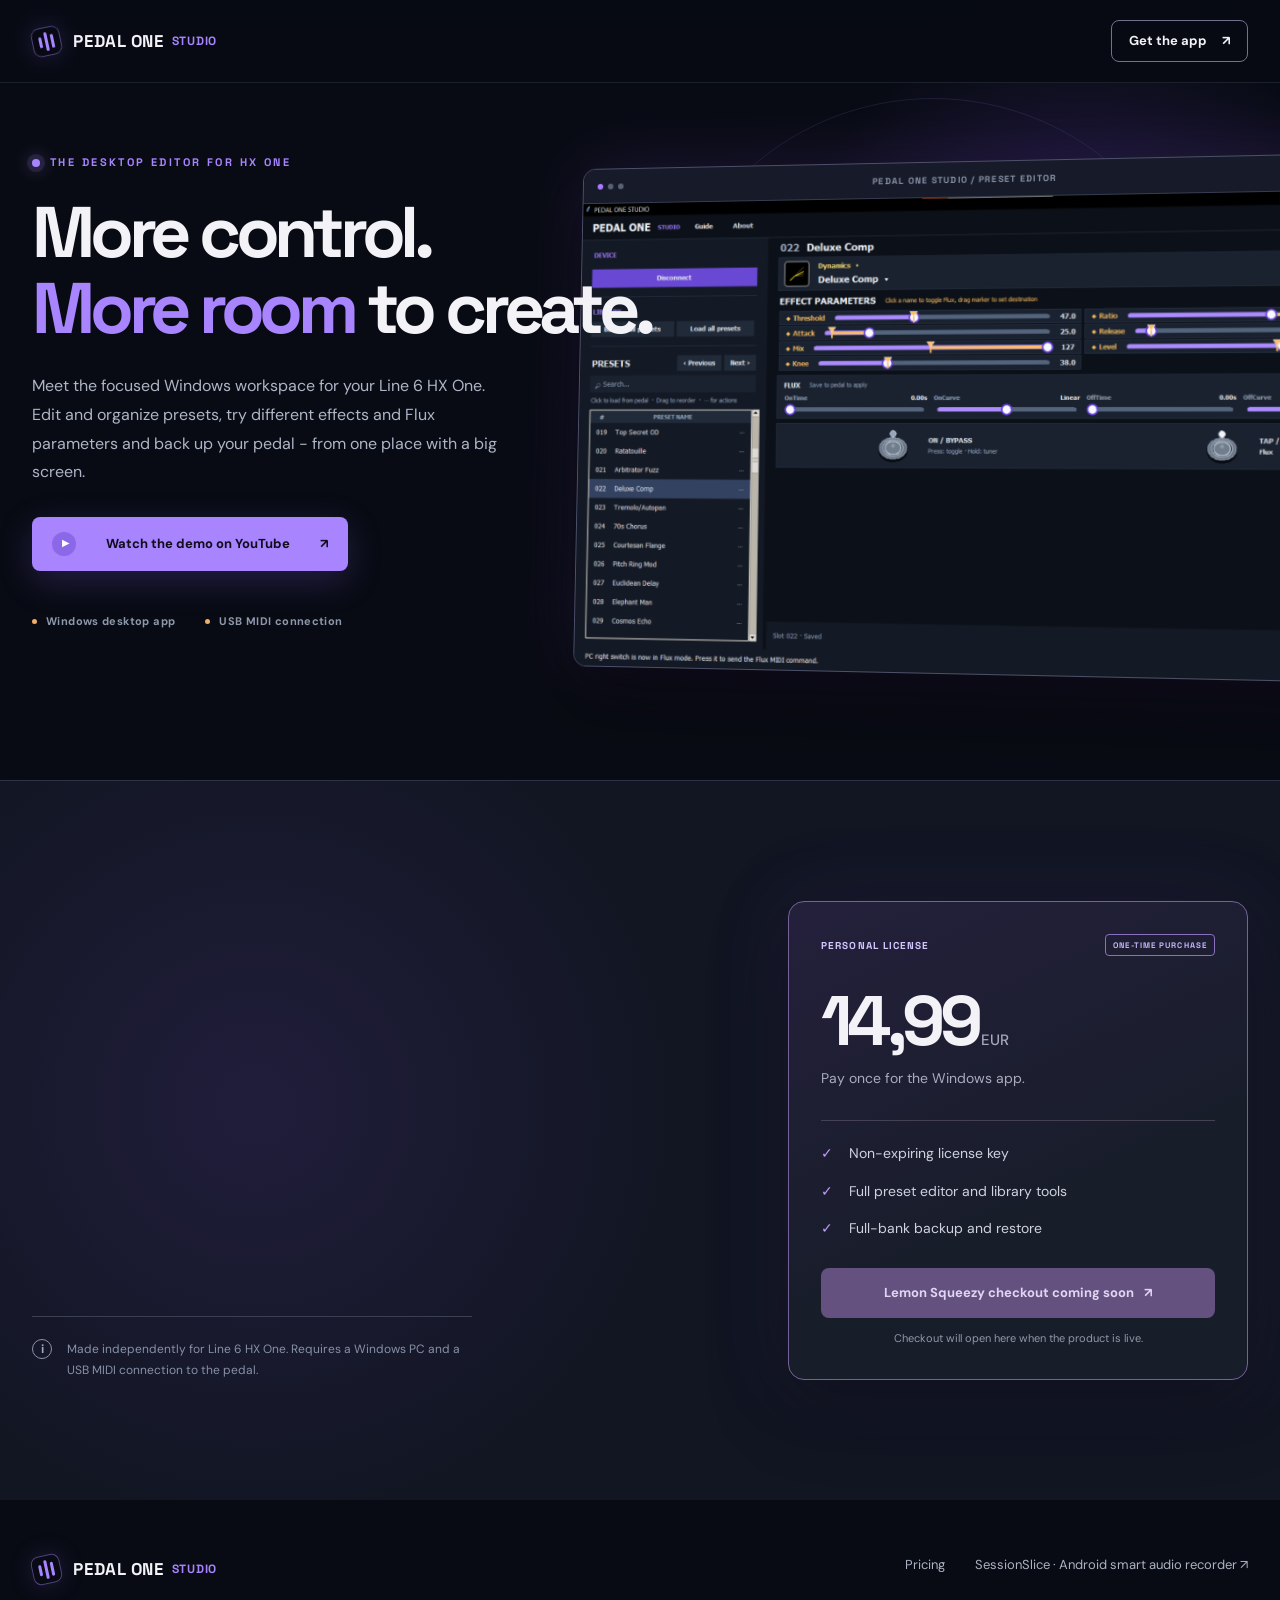
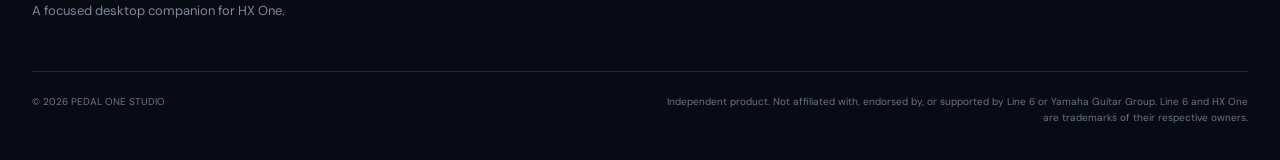
==== index.html @ 16d83380 "Update pricing and footer details in index.html Updated pricing information for the personal license" ====
<!doctype html>
<html lang="en">
<head>
  <meta charset="utf-8">
  <meta name="viewport" content="width=device-width, initial-scale=1">
  <meta name="theme-color" content="#080b13">
  <meta name="description" content="PEDAL ONE STUDIO is an independent Windows preset editor for the Line 6 HX One. Shape effects, manage presets, and back up your pedal from one clear workspace.">
  <title>PEDAL ONE STUDIO — Shape your HX One from your desktop</title>
  <link rel="preconnect" href="https://fonts.googleapis.com">
  <link rel="preconnect" href="https://fonts.gstatic.com" crossorigin>
  <link href="https://fonts.googleapis.com/css2?family=DM+Sans:wght@400;500;600;700&family=Space+Grotesk:wght@400;500;600;700&display=swap" rel="stylesheet">
  <link rel="stylesheet" href="styles.css">
</head>
<body>
  <div class="site-shell">
    <header class="nav-wrap">
      <nav class="nav container" aria-label="Main navigation">
        <a class="brand" href="#top" aria-label="PEDAL ONE STUDIO home"><span class="brand-mark" aria-hidden="true"><span></span><span></span><span></span></span><span>PEDAL ONE <b>STUDIO</b></span></a>
        <a class="nav-cta" href="#pricing">Get the app <span aria-hidden="true">↗</span></a>
      </nav>
    </header>

    <main id="top">
      <section class="hero container" aria-labelledby="hero-title">
        <div class="hero-orbit orbit-one" aria-hidden="true"></div><div class="hero-orbit orbit-two" aria-hidden="true"></div>
        <div class="hero-copy">
          <div class="eyebrow"><span class="pulse"></span> THE DESKTOP EDITOR FOR HX ONE</div>
          <h1 id="hero-title">More control.<br><em>More room</em> to create.</h1>
          <p>Meet the focused Windows workspace for your Line 6 HX One. Edit and organize presets, try different effects and Flux parameters and back up your pedal - from one place with a big screen.</p>
          <div class="hero-actions"><span class="button button-demo-placeholder video-placeholder" aria-disabled="true"><span class="play-icon" aria-hidden="true">▶</span> YouTube video demo coming soon</span></div>
          <div class="hero-meta"><span><i aria-hidden="true"></i> Windows desktop app</span><span><i aria-hidden="true"></i> USB MIDI connection</span></div>
        </div>
        <div class="hero-visual" aria-label="PEDAL ONE STUDIO app showing preset and Flux controls">
          <div class="window-head"><span class="window-dots"><b></b><b></b><b></b></span><span>PEDAL ONE STUDIO / PRESET EDITOR</span><span class="window-live"><i></i> CONNECTED</span></div>
          <img src="images/dynamics.png" alt="PEDAL ONE STUDIO editing a Deluxe Comp preset, with effect parameters, Flux controls and a preset library" width="1920" height="1080" fetchpriority="high">
        </div>
      </section>

      <section class="pricing section" id="pricing"><div class="container pricing-grid"><div class="pricing-copy"><div class="compat-note"><span class="note-icon" aria-hidden="true">i</span><p>Made independently for Line 6 HX One. Requires a Windows PC and a USB MIDI connection to the pedal.</p></div></div><div class="price-card"><div class="price-head"><span>PERSONAL LICENSE</span><span class="price-badge">ONE-TIME PURCHASE</span></div><div class="price">14,99<span> EUR</span></div><p class="price-sub">Pay once for the Windows app.</p><div class="price-rule"></div><ul><li><span>✓</span> Non-expiring license key</li><li><span>✓</span> Full preset editor and library tools</li><li><span>✓</span> Full-bank backup and restore</li></ul><div class="checkout-wrap"><span class="button button-disabled" aria-disabled="true">Lemon Squeezy checkout coming soon <span aria-hidden="true">↗</span></span><p>Checkout will open here when the product is live.</p></div></div></div></section>
    </main>
    <footer class="footer"><div class="container footer-inner"><div><a class="brand" href="#top"><span class="brand-mark" aria-hidden="true"><span></span><span></span><span></span></span><span>PEDAL ONE <b>STUDIO</b></span></a><p>A focused desktop companion for HX One.</p></div><div class="footer-right"><a href="#pricing">Pricing</a><a href="https://bobritsky.github.io/sessionslice/" target="_blank" rel="noopener noreferrer" aria-label="SessionSlice Android smart audio recorder (opens in a new tab)">SessionSlice · Android smart audio recorder <span aria-hidden="true">↗</span></a></div></div><div class="container footer-bottom"><span>© <span id="year">2026</span> PEDAL ONE STUDIO</span><span>Independent product. Not affiliated with, endorsed by, or supported by Line 6 or Yamaha Guitar Group. Line 6 and HX One are trademarks of their respective owners.</span></div></footer>
  </div>
  <script src="script.js" defer></script>
</body>
</html>
---- styles.css ----
:root{--bg:#080b13;--panel:#111622;--panel2:#171d2b;--line:#293043;--text:#f3f2f7;--muted:#a5adc0;--purple:#a884ff;--purple2:#7654e8;--orange:#f0ae69}*{box-sizing:border-box}html{scroll-behavior:smooth}body{margin:0;background:var(--bg);color:var(--text);font:16px/1.55 'DM Sans',sans-serif}button,a{font:inherit}a{color:inherit;text-decoration:none}button{cursor:pointer}img{max-width:100%;display:block}.site-shell{overflow:hidden}.container{width:min(1220px,calc(100% - 64px));margin:auto}.nav-wrap{position:relative;z-index:10;border-bottom:1px solid rgba(173,181,208,.13);background:#080b13dd;backdrop-filter:blur(18px)}.nav{height:82px;display:flex;align-items:center;justify-content:space-between;gap:30px}.brand{display:inline-flex;align-items:center;gap:12px;font:700 17px/1 'Space Grotesk',sans-serif;letter-spacing:.045em;white-space:nowrap}.brand b{color:var(--purple);font-size:12px;vertical-align:2px;margin-left:3px}.brand-mark{position:relative;width:29px;height:29px;border:1px solid #a884ff70;border-radius:8px;display:flex;align-items:center;justify-content:center;gap:3px;transform:rotate(-12deg);box-shadow:0 0 24px #8d63ff30}.brand-mark span{width:3px;height:11px;border-radius:3px;background:var(--purple)}.brand-mark span:nth-child(2){height:19px}.brand-mark span:nth-child(3){height:14px}.nav-links{display:flex;align-items:center;gap:38px;color:#b9bed0;font-size:13px;font-weight:700}.nav-links a:hover,.footer a:hover{color:var(--purple)}.nav-cta{border:1px solid #74718d;border-radius:8px;padding:10px 17px;font-size:13px;font-weight:700;transition:.2s}.nav-cta:hover{background:var(--purple);border-color:var(--purple);color:#0c0918}.nav-cta span{margin-left:12px}.hero{min-height:680px;position:relative;display:grid;grid-template-columns:42% 58%;align-items:center;padding-top:72px;padding-bottom:92px}.hero:before{content:'';position:absolute;width:650px;height:650px;right:-160px;top:-90px;background:radial-gradient(circle,#6b42c452,transparent 66%);pointer-events:none}.hero-copy{position:relative;z-index:2;padding-bottom:45px}.eyebrow,.kicker{font:700 11px/1.4 'Space Grotesk',sans-serif;letter-spacing:.22em;color:var(--purple)}.eyebrow{display:flex;align-items:center;gap:10px;margin-bottom:25px}.pulse{width:8px;height:8px;border-radius:50%;background:var(--purple);box-shadow:0 0 0 5px #a884ff20,0 0 18px var(--purple)}h1,h2,h3,p{margin-top:0}h1,h2,h3{font-family:'Space Grotesk',sans-serif}h1{font-size:clamp(55px,5.6vw,88px);letter-spacing:-.073em;line-height:1.05;margin:0 0 26px;white-space:nowrap}h1 em{font-style:normal;color:var(--purple)}.hero-copy>p{max-width:470px;color:#adb5c6;font-size:16px;line-height:1.8;margin-bottom:30px}.hero-actions{display:flex;align-items:center;gap:31px}.button{display:inline-flex;align-items:center;justify-content:center;gap:30px;border-radius:8px;padding:15px 20px;font-size:13px;font-weight:700;transition:.2s}.button-primary{background:var(--purple);color:#110d1d;box-shadow:0 10px 35px #8e63ff38}.button-primary:hover{background:#c3abff;transform:translateY(-2px)}.text-link{font-size:13px;font-weight:700;color:#e5e2ef;white-space:nowrap}.text-link span{color:var(--purple);margin-left:7px}.text-link:hover{color:var(--purple)}.hero-meta{display:flex;gap:30px;margin-top:42px;font-size:11px;color:#8e98ab;font-weight:700;letter-spacing:.035em}.hero-meta span{display:flex;align-items:center;gap:9px}.hero-meta i{width:5px;height:5px;background:var(--orange);border-radius:50%}.hero-visual{width:850px;max-width:none;position:relative;z-index:1;margin-left:18px;border:1px solid #4c506a;border-radius:13px;overflow:hidden;background:#111622;box-shadow:0 28px 75px #0009,0 0 70px #6943b342;transform:perspective(1500px) rotateY(-7deg) rotateX(3deg)}.hero-visual img{width:100%;height:auto}.window-head{height:36px;background:#171b29;border-bottom:1px solid #373d50;display:flex;align-items:center;justify-content:space-between;padding:0 15px;color:#8993a9;font:700 9px 'Space Grotesk',sans-serif;letter-spacing:.14em}.window-dots{display:flex;gap:5px}.window-dots b{width:6px;height:6px;background:#596175;border-radius:50%}.window-dots b:first-child{background:#ab7aff}.window-live{color:#aeb9b0}.window-live i{display:inline-block;width:5px;height:5px;background:#8addaf;border-radius:50%;margin-right:5px}.hero-index{position:absolute;bottom:42px;right:0;color:#7c8499;font:700 10px 'Space Grotesk',sans-serif;letter-spacing:.16em;display:flex;align-items:center;gap:12px}.hero-index span{height:1px;width:35px;background:#77768a}.hero-orbit{position:absolute;border:1px solid #a884ff20;border-radius:50%;pointer-events:none}.orbit-one{width:380px;height:380px;top:100px;right:140px}.orbit-two{width:550px;height:550px;top:15px;right:40px}.strip{border-block:1px solid #282f3d;background:#111520}.strip-inner{display:flex;justify-content:space-between;align-items:center;gap:15px;padding:20px 0;color:#9ca6bb;font:700 11px 'Space Grotesk',sans-serif;letter-spacing:.16em}.strip b{color:var(--purple);font-size:14px}.section{padding-top:120px;padding-bottom:120px}.section-heading{display:flex;justify-content:space-between;align-items:end;gap:40px;margin-bottom:42px}.kicker{margin-bottom:22px}.section h2{font-size:clamp(38px,4.2vw,62px);line-height:1.08;letter-spacing:-.065em;margin-bottom:0}.section h2 span{color:var(--purple)}.section-intro{max-width:310px;color:var(--muted);font-size:15px;line-height:1.8;margin:0 0 5px}.feature-grid{display:grid;grid-template-columns:repeat(3,1fr);gap:14px}.feature-card{position:relative;min-height:310px;padding:32px;background:linear-gradient(145deg,#171d2b,#111622);border:1px solid #2a3040;border-radius:13px;transition:.2s}.feature-card:hover{transform:translateY(-4px);border-color:#7654e8aa}.feature-num{position:absolute;right:29px;top:29px;color:#69738b;font:700 11px 'Space Grotesk',sans-serif}.feature-card h3{font-size:21px;letter-spacing:-.04em;margin:44px 0 9px}.feature-card p{font-size:14px;line-height:1.7;color:#a6afc1;margin:0;max-width:290px}.feature-icon{height:42px;width:42px;color:var(--purple)}.icon-sliders{display:flex;justify-content:space-around;align-items:center}.icon-sliders span{height:28px;border-left:2px solid currentColor;position:relative}.icon-sliders span:after{content:'';position:absolute;width:9px;height:9px;border:2px solid currentColor;background:#171d2b;border-radius:50%;left:-6px;top:5px}.icon-sliders span:nth-child(2):after{top:16px}.icon-grid{display:grid;grid-template-columns:repeat(2,13px);grid-template-rows:repeat(2,13px);gap:5px;align-content:center}.icon-grid span{border:2px solid currentColor;border-radius:3px}.icon-backup{font:400 49px/.8 'DM Sans',sans-serif}.showcase{background:#0d111b;border-block:1px solid #252b39}.showcase-panel{border:1px solid #32384b;border-radius:15px;background:#151a27;padding:18px;box-shadow:0 24px 75px #0005}.showcase-top{display:flex;justify-content:space-between;align-items:center;padding:7px 12px 20px}.showcase-tag{font:700 10px 'Space Grotesk',sans-serif;color:var(--purple);letter-spacing:.18em}.showcase-top h3{font-size:19px;margin:7px 0 0;letter-spacing:-.03em}.showcase-top h3 span{color:#8b95a9;font-size:14px;font-weight:500}.showcase-counter{color:#838da3;font:700 11px 'Space Grotesk',sans-serif;letter-spacing:.14em}.showcase-image{overflow:hidden;border:1px solid #343b4f;border-radius:8px;background:#0a0d15;aspect-ratio:16/8.15}.showcase-image img{width:100%;height:100%;object-fit:cover;object-position:top left}.preview-tabs{display:grid;grid-template-columns:repeat(4,1fr);gap:8px;margin-top:17px}.preview-tab{border:1px solid transparent;background:#1d2331;color:#7e89a0;text-align:left;padding:14px 18px;border-radius:7px;font:700 11px 'Space Grotesk',sans-serif;transition:.2s}.preview-tab span{color:#cbd1de;font-size:13px;margin-left:10px}.preview-tab.active,.preview-tab:hover{border-color:#8d6df0;background:#342c54;color:#b89aff}.preview-tab.active span{color:#fff}.workflow{display:grid;grid-template-columns:1fr 1fr;gap:100px;align-items:center}.workflow-copy h2{font-size:clamp(50px,5vw,74px);margin-bottom:26px}.workflow-copy>p:not(.kicker){max-width:460px;color:var(--muted);line-height:1.8;font-size:15px;margin-bottom:28px}.steps{border-top:1px solid #34394a}.step{display:flex;gap:29px;padding:32px 0;border-bottom:1px solid #34394a}.step>span{color:var(--purple);font:700 12px 'Space Grotesk',sans-serif;padding-top:5px}.step h3{font-size:20px;letter-spacing:-.04em;margin-bottom:7px}.step p{font-size:14px;color:var(--muted);line-height:1.7;margin:0;max-width:340px}.pricing{background:radial-gradient(circle at 20% 45%,#57389834,transparent 38%),#121623;border-top:1px solid #2d3444}.pricing-grid{display:grid;grid-template-columns:1fr 460px;gap:100px;align-items:center}.pricing-copy h2{font-size:clamp(48px,5vw,72px);margin-bottom:24px}.pricing-copy>p:not(.kicker){max-width:420px;color:var(--muted);line-height:1.8;font-size:16px}.compat-note{display:flex;gap:15px;align-items:flex-start;max-width:440px;border-top:1px solid #3a4051;margin-top:58px;padding-top:22px}.note-icon{flex:none;display:grid;place-items:center;width:20px;height:20px;border:1px solid #8b94a7;border-radius:50%;color:#9fa9bd;font-size:12px;font-weight:700}.compat-note p{font-size:12px;color:#8691a8;line-height:1.7;margin:0}.price-card{border:1px solid #746397;border-radius:16px;background:linear-gradient(155deg,#24203c,#181d2a 62%);padding:32px;box-shadow:0 25px 80px #0005,0 0 80px #6845aa25}.price-head{display:flex;justify-content:space-between;align-items:center;gap:10px;font:700 10px 'Space Grotesk',sans-serif;letter-spacing:.11em}.price-head>span:first-child{color:#d4c6ff}.price-badge{color:#c7b6ff;border:1px solid #8b70c1;padding:5px 7px;border-radius:4px;font-size:8px;white-space:nowrap}.price{font:700 70px/1 'Space Grotesk',sans-serif;letter-spacing:-.08em;margin-top:30px}.price span{font:500 15px 'DM Sans',sans-serif;color:#a8a7bb;letter-spacing:0}.price-sub{font-size:14px;color:#a8acbd;margin:12px 0 30px}.price-rule{height:1px;background:#454155}.price-card ul{list-style:none;padding:14px 0 20px;margin:0}.price-card li{padding:8px 0;font-size:14px;color:#d0d2df}.price-card li span{color:#c39cff;margin-right:12px}.button-disabled{width:100%;background:#64517f;color:#e1d6f2;cursor:not-allowed;gap:10px;text-align:center}.checkout-wrap p{font-size:11px;color:#9298aa;margin:12px 0 0;text-align:center}.footer{background:#080b13;padding-top:55px}.footer-inner{display:flex;justify-content:space-between;gap:35px;padding-bottom:50px}.footer-inner p{font-size:13px;color:#7e889d;margin:17px 0 0}.footer-right{display:flex;gap:30px;color:#abb3c3;font-size:13px}.footer-bottom{border-top:1px solid #282d3b;display:flex;justify-content:space-between;gap:30px;padding:22px 0 35px;color:#687487;font-size:10px}.footer-bottom span:last-child{max-width:590px;text-align:right}a:focus-visible,button:focus-visible{outline:2px solid #d2bdff;outline-offset:4px}@media(max-width:1100px){.hero{grid-template-columns:48% 52%;min-height:600px}.hero-visual{width:700px}.pricing-grid{gap:50px}.workflow{gap:50px}}@media(max-width:800px){.container{width:min(100% - 40px,650px)}.nav{height:70px}.nav-links{display:none}.hero{display:block;padding-top:75px;padding-bottom:80px}.hero-copy{padding:0}.hero-copy>p{max-width:560px}.hero-visual{width:calc(100% + 80px);margin:60px 0 0;transform:none}.hero-index{display:none}.orbit-one,.orbit-two{display:none}.strip-inner{flex-wrap:wrap;justify-content:center;gap:14px 24px;font-size:10px}.strip-inner b:nth-of-type(2){display:none}.section{padding-top:85px;padding-bottom:85px}.section-heading{display:block}.section-intro{margin-top:22px;max-width:550px}.feature-grid{grid-template-columns:1fr}.feature-card{min-height:230px}.feature-card h3{margin-top:25px}.showcase-panel{padding:10px}.showcase-image{aspect-ratio:16/9}.preview-tabs{grid-template-columns:repeat(2,1fr)}.workflow,.pricing-grid{grid-template-columns:1fr;gap:45px}.compat-note{margin-top:40px}.price-card{max-width:500px}.footer-bottom{display:block}.footer-bottom span{display:block!important;text-align:left!important;margin-bottom:12px}}@media(max-width:520px){.container{width:calc(100% - 32px)}.brand{font-size:14px}.brand b{font-size:10px}.nav-cta{padding:9px 11px;font-size:11px}.hero{padding-top:60px}.eyebrow{font-size:9px}h1{font-size:clamp(43px,12vw,62px);white-space:normal}.hero-copy>p{font-size:15px}.hero-actions{gap:20px;align-items:flex-start;flex-direction:column}.hero-meta{gap:12px;flex-wrap:wrap;margin-top:34px}.hero-visual{width:calc(100% + 50px);margin-top:45px}.window-head{font-size:7px}.window-live{display:none}.strip-inner{font-size:9px}.strip-inner span:last-child,.strip-inner b:last-of-type{display:none}.section h2{font-size:42px}.showcase-top{padding:8px 4px 14px}.showcase-top h3{font-size:16px}.showcase-top h3 span{font-size:12px}.preview-tab{padding:11px}.preview-tab span{font-size:12px}.price-card{padding:24px}.price{font-size:60px}.footer-inner{display:block}.footer-right{margin-top:35px;gap:18px}}@media(prefers-reduced-motion:reduce){html{scroll-behavior:auto}*,*:before,*:after{transition:none!important}}
/* The demo button occupies the hero action until its video is ready. */
.video-placeholder{display:inline-flex;align-items:center;gap:10px;font:700 12px 'Space Grotesk',sans-serif;white-space:nowrap}
.play-icon{display:grid;place-items:center;width:24px;height:24px;padding-left:2px;border-radius:50%;background:#8c68e8;color:#fff;font-size:9px}
.hero{padding-bottom:105px}
@media(max-width:800px){.hero{padding-bottom:85px}}
.button-demo-placeholder{border:1px solid #846fb8;background:#28213d;color:#d7c7f7;cursor:default;gap:11px}
.button-demo-placeholder .play-icon{background:#654d9c;color:#fff}
.pricing-copy{align-self:end}
.pricing-copy .compat-note{margin-top:0}
.footer-right{flex-wrap:wrap}
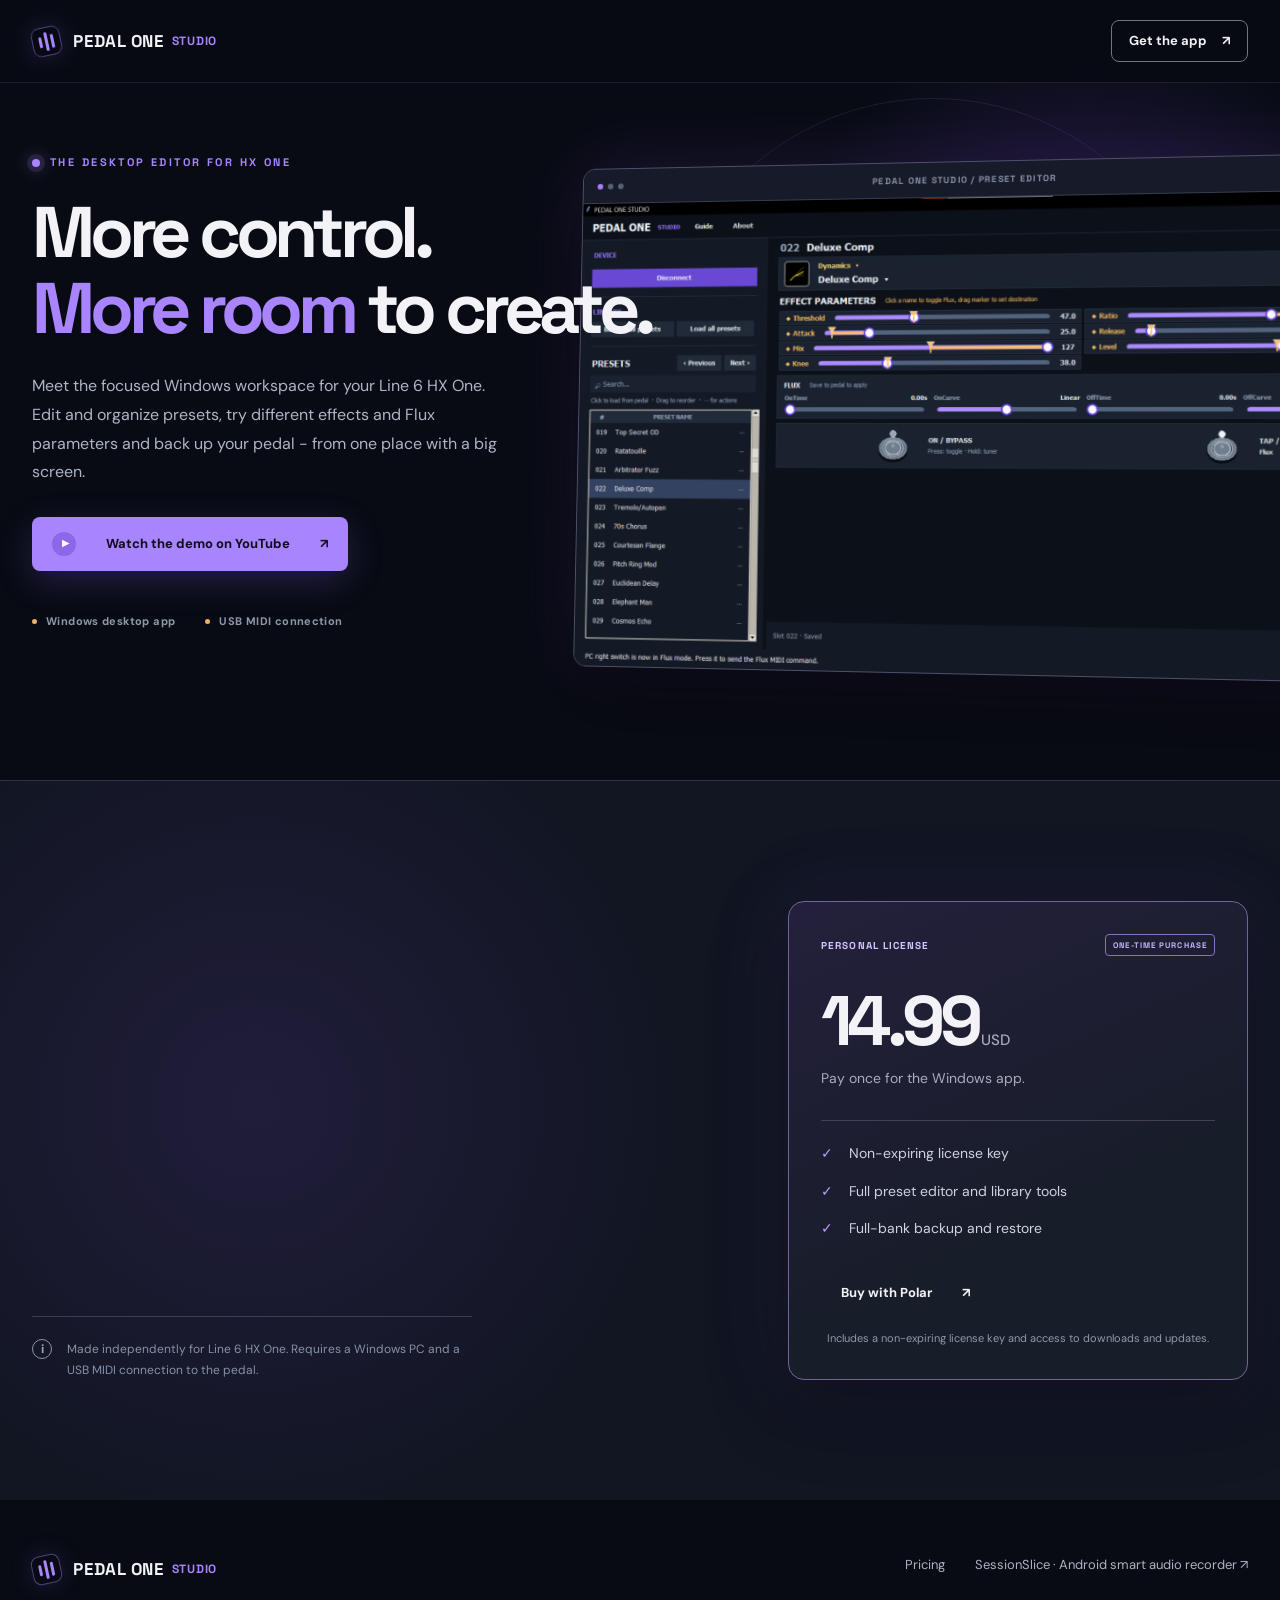
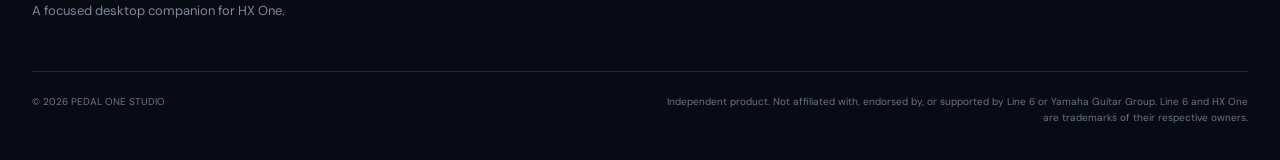
==== commit 7f6a58dd: "Add release version endpoint and Polar checkout" ====
--- a/index.html
+++ b/index.html
@@ -36,7 +36,7 @@
         </div>
       </section>
 
-      <section class="pricing section" id="pricing"><div class="container pricing-grid"><div class="pricing-copy"><div class="compat-note"><span class="note-icon" aria-hidden="true">i</span><p>Made independently for Line 6 HX One. Requires a Windows PC and a USB MIDI connection to the pedal.</p></div></div><div class="price-card"><div class="price-head"><span>PERSONAL LICENSE</span><span class="price-badge">ONE-TIME PURCHASE</span></div><div class="price">14,99<span> EUR</span></div><p class="price-sub">Pay once for the Windows app.</p><div class="price-rule"></div><ul><li><span>✓</span> Non-expiring license key</li><li><span>✓</span> Full preset editor and library tools</li><li><span>✓</span> Full-bank backup and restore</li></ul><div class="checkout-wrap"><span class="button button-disabled" aria-disabled="true">Lemon Squeezy checkout coming soon <span aria-hidden="true">↗</span></span><p>Checkout will open here when the product is live.</p></div></div></div></section>
+      <section class="pricing section" id="pricing"><div class="container pricing-grid"><div class="pricing-copy"><div class="compat-note"><span class="note-icon" aria-hidden="true">i</span><p>Made independently for Line 6 HX One. Requires a Windows PC and a USB MIDI connection to the pedal.</p></div></div><div class="price-card"><div class="price-head"><span>PERSONAL LICENSE</span><span class="price-badge">ONE-TIME PURCHASE</span></div><div class="price">14.99<span> USD</span></div><p class="price-sub">Pay once for the Windows app.</p><div class="price-rule"></div><ul><li><span>✓</span> Non-expiring license key</li><li><span>✓</span> Full preset editor and library tools</li><li><span>✓</span> Full-bank backup and restore</li></ul><div class="checkout-wrap"><a class="button" href="https://buy.polar.sh/polar_cl_QoTT2NUEy17j2CpeKximbfNObPNdPLvUMb4W216C7VB" target="_blank" rel="noopener noreferrer">Buy with Polar <span aria-hidden="true">↗</span></a><p>Includes a non-expiring license key and access to downloads and updates.</p></div></div></div></section>
     </main>
     <footer class="footer"><div class="container footer-inner"><div><a class="brand" href="#top"><span class="brand-mark" aria-hidden="true"><span></span><span></span><span></span></span><span>PEDAL ONE <b>STUDIO</b></span></a><p>A focused desktop companion for HX One.</p></div><div class="footer-right"><a href="#pricing">Pricing</a><a href="https://bobritsky.github.io/sessionslice/" target="_blank" rel="noopener noreferrer" aria-label="SessionSlice Android smart audio recorder (opens in a new tab)">SessionSlice · Android smart audio recorder <span aria-hidden="true">↗</span></a></div></div><div class="container footer-bottom"><span>© <span id="year">2026</span> PEDAL ONE STUDIO</span><span>Independent product. Not affiliated with, endorsed by, or supported by Line 6 or Yamaha Guitar Group. Line 6 and HX One are trademarks of their respective owners.</span></div></footer>
   </div>
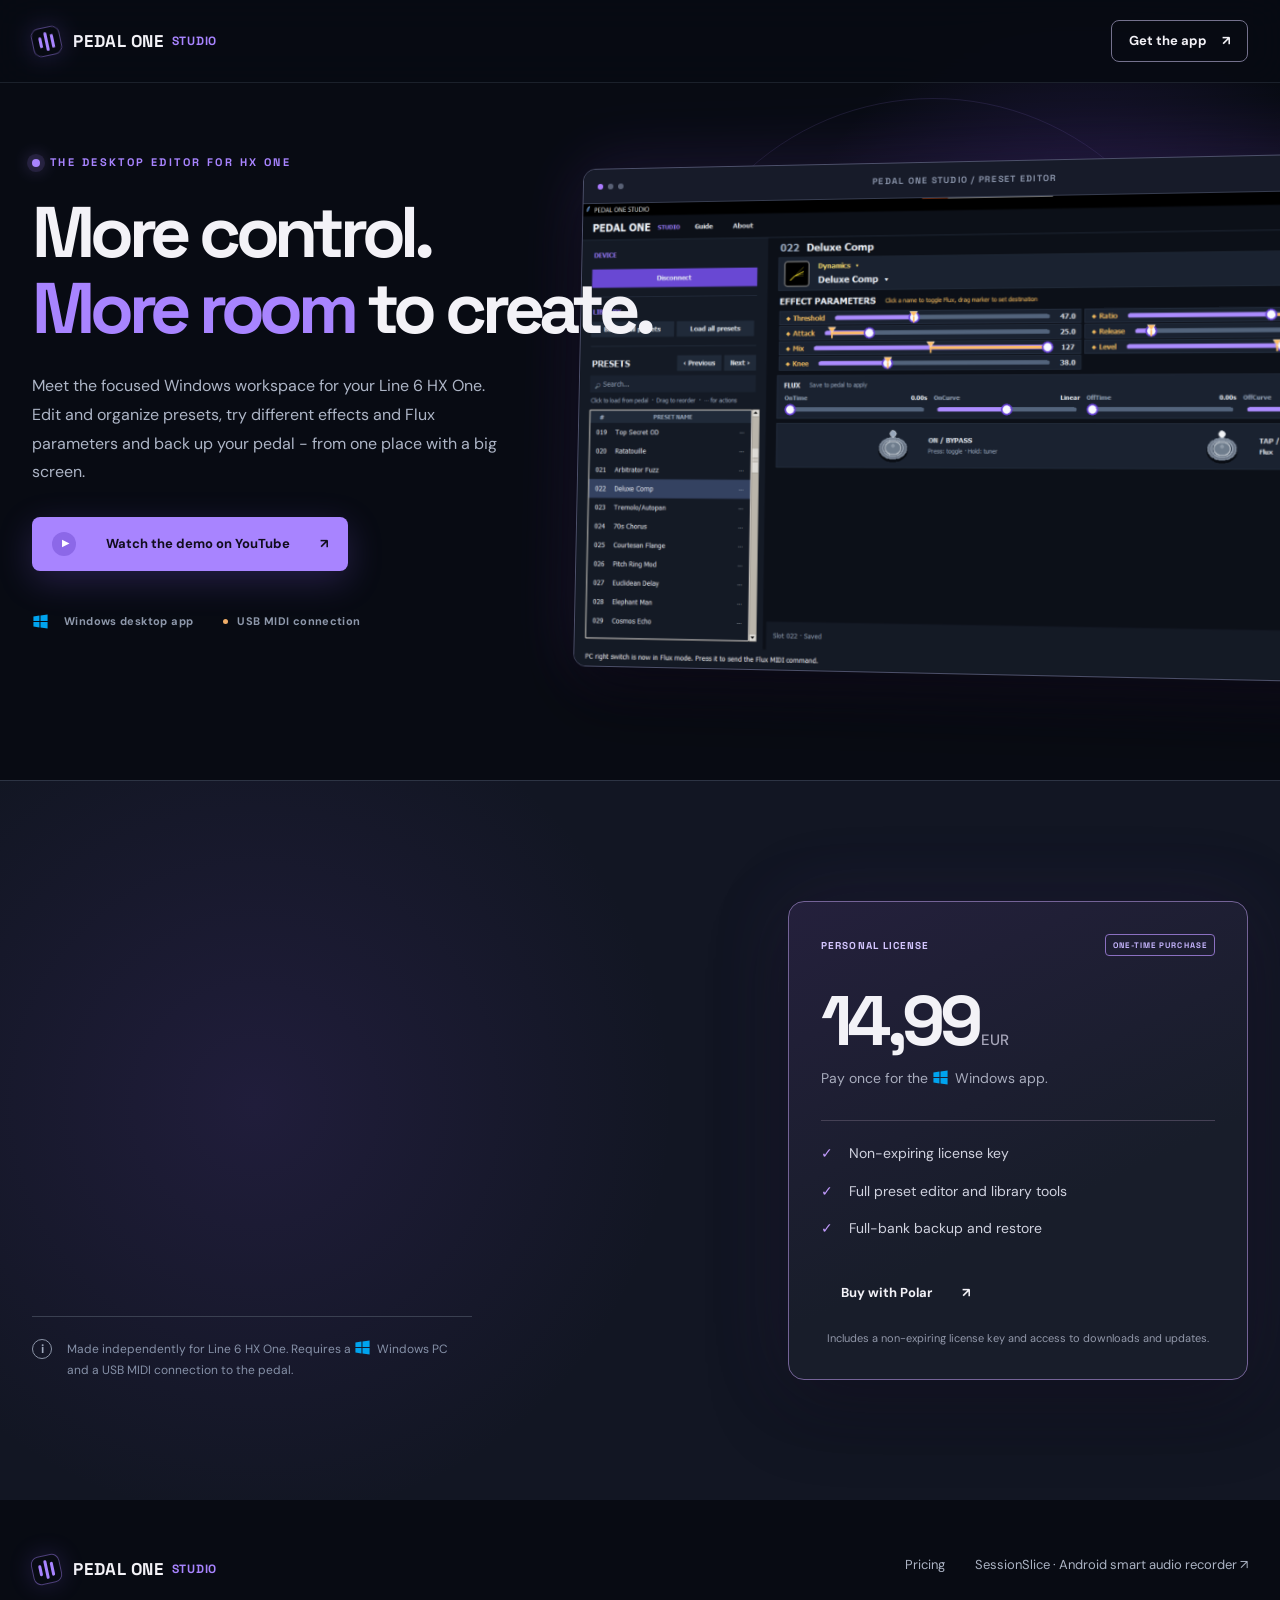
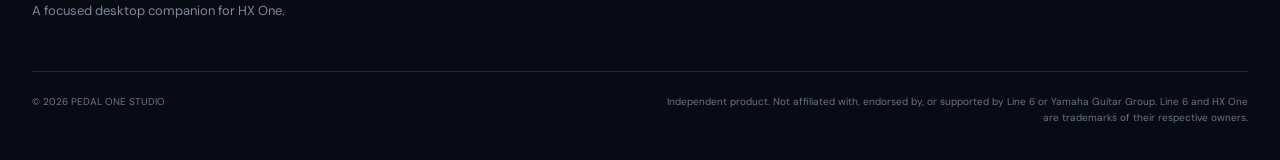
==== commit 0f79ac22: "Show Windows logos and EUR price on product page" ====
--- a/index.html
+++ b/index.html
@@ -28,7 +28,7 @@
           <h1 id="hero-title">More control.<br><em>More room</em> to create.</h1>
           <p>Meet the focused Windows workspace for your Line 6 HX One. Edit and organize presets, try different effects and Flux parameters and back up your pedal - from one place with a big screen.</p>
           <div class="hero-actions"><span class="button button-demo-placeholder video-placeholder" aria-disabled="true"><span class="play-icon" aria-hidden="true">▶</span> YouTube video demo coming soon</span></div>
-          <div class="hero-meta"><span><i aria-hidden="true"></i> Windows desktop app</span><span><i aria-hidden="true"></i> USB MIDI connection</span></div>
+          <div class="hero-meta"><span><svg class="windows-logo" viewBox="0 0 24 24" aria-hidden="true" focusable="false"><path d="M2 4.8 10.5 3.6v7.8H2zM12 3.4 22 2v9.4H12zM2 12.6h8.5v7.8L2 19.2zM12 12.6h10V22l-10-1.4z" fill="currentColor"/></svg>Windows desktop app</span><span><i aria-hidden="true"></i> USB MIDI connection</span></div>
         </div>
         <div class="hero-visual" aria-label="PEDAL ONE STUDIO app showing preset and Flux controls">
           <div class="window-head"><span class="window-dots"><b></b><b></b><b></b></span><span>PEDAL ONE STUDIO / PRESET EDITOR</span><span class="window-live"><i></i> CONNECTED</span></div>
@@ -36,7 +36,7 @@
         </div>
       </section>
 
-      <section class="pricing section" id="pricing"><div class="container pricing-grid"><div class="pricing-copy"><div class="compat-note"><span class="note-icon" aria-hidden="true">i</span><p>Made independently for Line 6 HX One. Requires a Windows PC and a USB MIDI connection to the pedal.</p></div></div><div class="price-card"><div class="price-head"><span>PERSONAL LICENSE</span><span class="price-badge">ONE-TIME PURCHASE</span></div><div class="price">14.99<span> USD</span></div><p class="price-sub">Pay once for the Windows app.</p><div class="price-rule"></div><ul><li><span>✓</span> Non-expiring license key</li><li><span>✓</span> Full preset editor and library tools</li><li><span>✓</span> Full-bank backup and restore</li></ul><div class="checkout-wrap"><a class="button" href="https://buy.polar.sh/polar_cl_QoTT2NUEy17j2CpeKximbfNObPNdPLvUMb4W216C7VB" target="_blank" rel="noopener noreferrer">Buy with Polar <span aria-hidden="true">↗</span></a><p>Includes a non-expiring license key and access to downloads and updates.</p></div></div></div></section>
+      <section class="pricing section" id="pricing"><div class="container pricing-grid"><div class="pricing-copy"><div class="compat-note"><span class="note-icon" aria-hidden="true">i</span><p>Made independently for Line 6 HX One. Requires a <svg class="windows-logo" viewBox="0 0 24 24" aria-hidden="true" focusable="false"><path d="M2 4.8 10.5 3.6v7.8H2zM12 3.4 22 2v9.4H12zM2 12.6h8.5v7.8L2 19.2zM12 12.6h10V22l-10-1.4z" fill="currentColor"/></svg>Windows PC and a USB MIDI connection to the pedal.</p></div></div><div class="price-card"><div class="price-head"><span>PERSONAL LICENSE</span><span class="price-badge">ONE-TIME PURCHASE</span></div><div class="price">14,99<span> EUR</span></div><p class="price-sub">Pay once for the <svg class="windows-logo" viewBox="0 0 24 24" aria-hidden="true" focusable="false"><path d="M2 4.8 10.5 3.6v7.8H2zM12 3.4 22 2v9.4H12zM2 12.6h8.5v7.8L2 19.2zM12 12.6h10V22l-10-1.4z" fill="currentColor"/></svg>Windows app.</p><div class="price-rule"></div><ul><li><span>✓</span> Non-expiring license key</li><li><span>✓</span> Full preset editor and library tools</li><li><span>✓</span> Full-bank backup and restore</li></ul><div class="checkout-wrap"><a class="button" href="https://buy.polar.sh/polar_cl_QoTT2NUEy17j2CpeKximbfNObPNdPLvUMb4W216C7VB" target="_blank" rel="noopener noreferrer">Buy with Polar <span aria-hidden="true">↗</span></a><p>Includes a non-expiring license key and access to downloads and updates.</p></div></div></div></section>
     </main>
     <footer class="footer"><div class="container footer-inner"><div><a class="brand" href="#top"><span class="brand-mark" aria-hidden="true"><span></span><span></span><span></span></span><span>PEDAL ONE <b>STUDIO</b></span></a><p>A focused desktop companion for HX One.</p></div><div class="footer-right"><a href="#pricing">Pricing</a><a href="https://bobritsky.github.io/sessionslice/" target="_blank" rel="noopener noreferrer" aria-label="SessionSlice Android smart audio recorder (opens in a new tab)">SessionSlice · Android smart audio recorder <span aria-hidden="true">↗</span></a></div></div><div class="container footer-bottom"><span>© <span id="year">2026</span> PEDAL ONE STUDIO</span><span>Independent product. Not affiliated with, endorsed by, or supported by Line 6 or Yamaha Guitar Group. Line 6 and HX One are trademarks of their respective owners.</span></div></footer>
   </div>
--- a/styles.css
+++ b/styles.css
@@ -9,3 +9,4 @@
 .pricing-copy{align-self:end}
 .pricing-copy .compat-note{margin-top:0}
 .footer-right{flex-wrap:wrap}
+.windows-logo{display:inline-block;width:17px;height:17px;flex:none;color:#00a4ef;vertical-align:-3px;margin-right:6px}
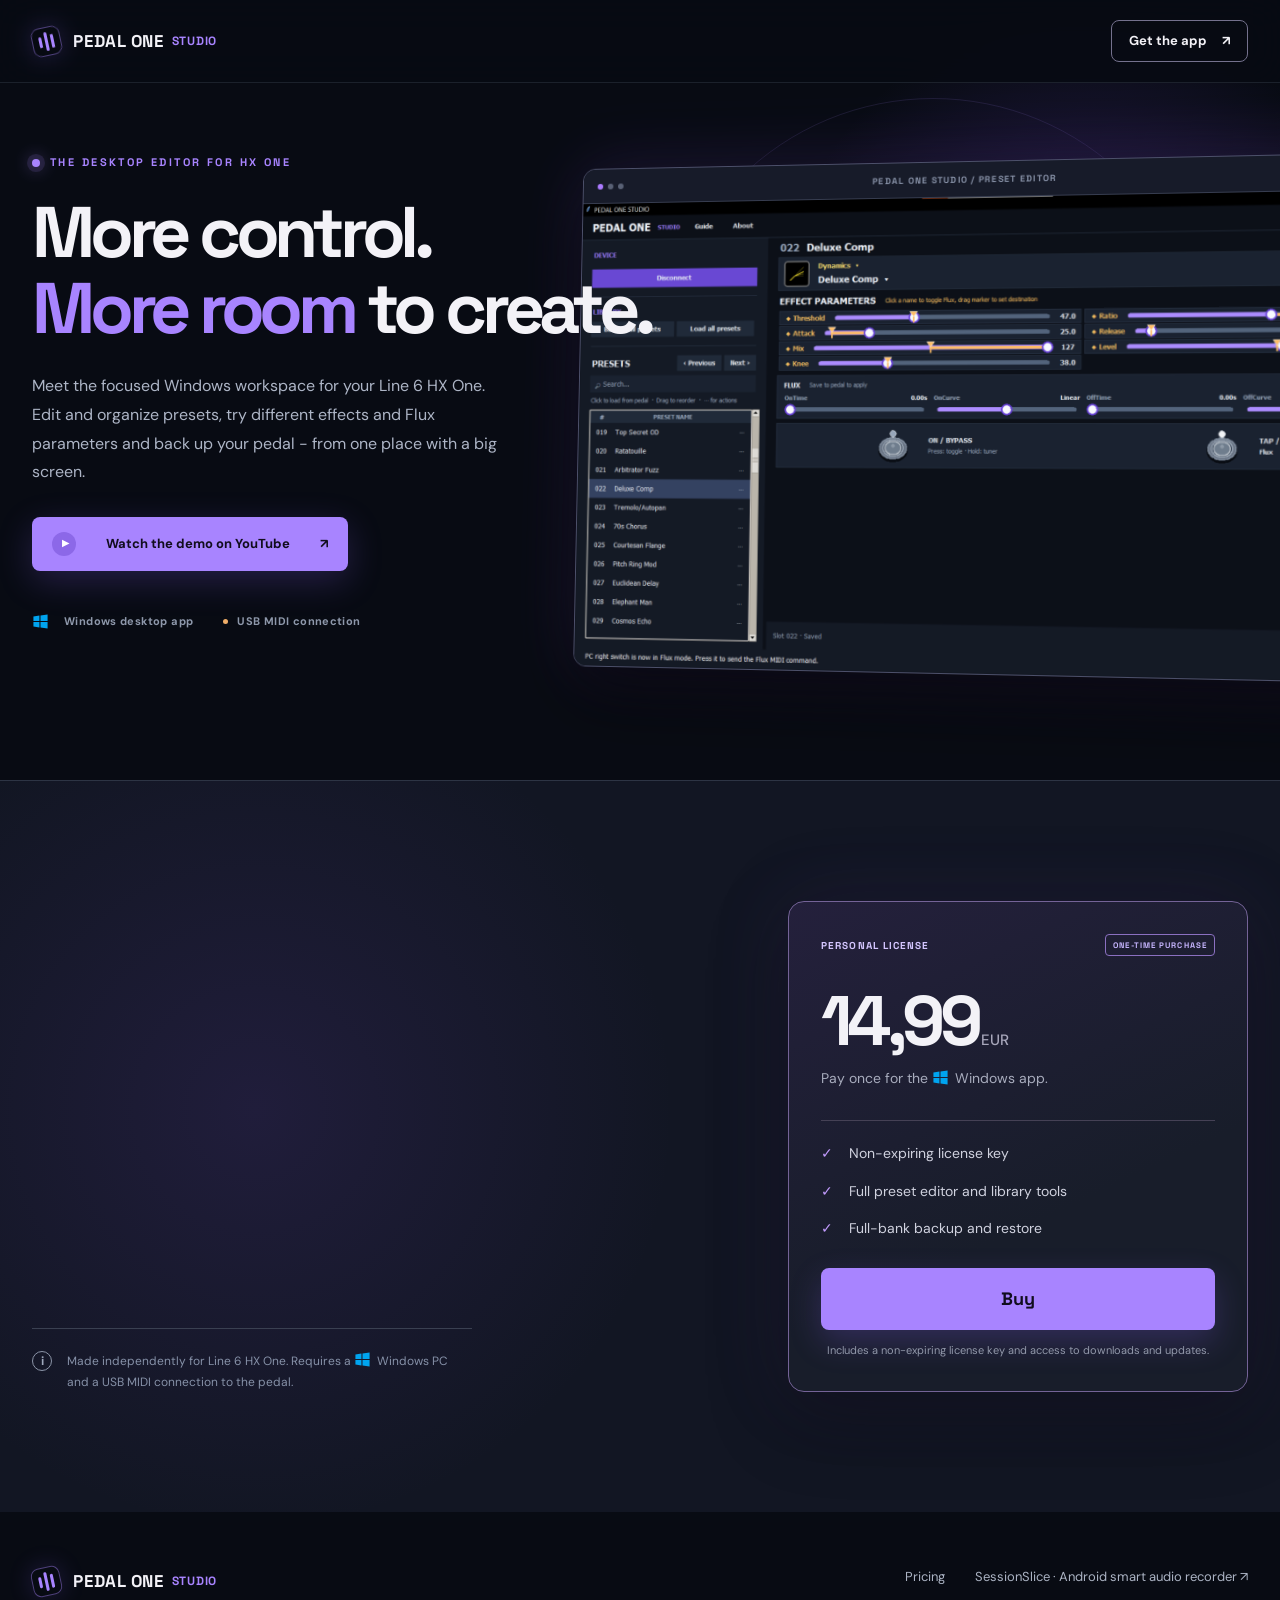
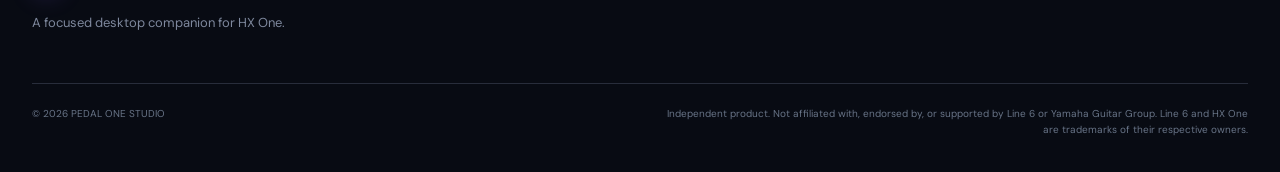
==== commit 314cbdc5: "Make checkout a prominent Buy button" ====
--- a/index.html
+++ b/index.html
@@ -36,7 +36,7 @@
         </div>
       </section>
 
-      <section class="pricing section" id="pricing"><div class="container pricing-grid"><div class="pricing-copy"><div class="compat-note"><span class="note-icon" aria-hidden="true">i</span><p>Made independently for Line 6 HX One. Requires a <svg class="windows-logo" viewBox="0 0 24 24" aria-hidden="true" focusable="false"><path d="M2 4.8 10.5 3.6v7.8H2zM12 3.4 22 2v9.4H12zM2 12.6h8.5v7.8L2 19.2zM12 12.6h10V22l-10-1.4z" fill="currentColor"/></svg>Windows PC and a USB MIDI connection to the pedal.</p></div></div><div class="price-card"><div class="price-head"><span>PERSONAL LICENSE</span><span class="price-badge">ONE-TIME PURCHASE</span></div><div class="price">14,99<span> EUR</span></div><p class="price-sub">Pay once for the <svg class="windows-logo" viewBox="0 0 24 24" aria-hidden="true" focusable="false"><path d="M2 4.8 10.5 3.6v7.8H2zM12 3.4 22 2v9.4H12zM2 12.6h8.5v7.8L2 19.2zM12 12.6h10V22l-10-1.4z" fill="currentColor"/></svg>Windows app.</p><div class="price-rule"></div><ul><li><span>✓</span> Non-expiring license key</li><li><span>✓</span> Full preset editor and library tools</li><li><span>✓</span> Full-bank backup and restore</li></ul><div class="checkout-wrap"><a class="button" href="https://buy.polar.sh/polar_cl_QoTT2NUEy17j2CpeKximbfNObPNdPLvUMb4W216C7VB" target="_blank" rel="noopener noreferrer">Buy with Polar <span aria-hidden="true">↗</span></a><p>Includes a non-expiring license key and access to downloads and updates.</p></div></div></div></section>
+      <section class="pricing section" id="pricing"><div class="container pricing-grid"><div class="pricing-copy"><div class="compat-note"><span class="note-icon" aria-hidden="true">i</span><p>Made independently for Line 6 HX One. Requires a <svg class="windows-logo" viewBox="0 0 24 24" aria-hidden="true" focusable="false"><path d="M2 4.8 10.5 3.6v7.8H2zM12 3.4 22 2v9.4H12zM2 12.6h8.5v7.8L2 19.2zM12 12.6h10V22l-10-1.4z" fill="currentColor"/></svg>Windows PC and a USB MIDI connection to the pedal.</p></div></div><div class="price-card"><div class="price-head"><span>PERSONAL LICENSE</span><span class="price-badge">ONE-TIME PURCHASE</span></div><div class="price">14,99<span> EUR</span></div><p class="price-sub">Pay once for the <svg class="windows-logo" viewBox="0 0 24 24" aria-hidden="true" focusable="false"><path d="M2 4.8 10.5 3.6v7.8H2zM12 3.4 22 2v9.4H12zM2 12.6h8.5v7.8L2 19.2zM12 12.6h10V22l-10-1.4z" fill="currentColor"/></svg>Windows app.</p><div class="price-rule"></div><ul><li><span>✓</span> Non-expiring license key</li><li><span>✓</span> Full preset editor and library tools</li><li><span>✓</span> Full-bank backup and restore</li></ul><div class="checkout-wrap"><a class="button buy-button" href="https://buy.polar.sh/polar_cl_QoTT2NUEy17j2CpeKximbfNObPNdPLvUMb4W216C7VB" target="_blank" rel="noopener noreferrer">Buy</a><p>Includes a non-expiring license key and access to downloads and updates.</p></div></div></div></section>
     </main>
     <footer class="footer"><div class="container footer-inner"><div><a class="brand" href="#top"><span class="brand-mark" aria-hidden="true"><span></span><span></span><span></span></span><span>PEDAL ONE <b>STUDIO</b></span></a><p>A focused desktop companion for HX One.</p></div><div class="footer-right"><a href="#pricing">Pricing</a><a href="https://bobritsky.github.io/sessionslice/" target="_blank" rel="noopener noreferrer" aria-label="SessionSlice Android smart audio recorder (opens in a new tab)">SessionSlice · Android smart audio recorder <span aria-hidden="true">↗</span></a></div></div><div class="container footer-bottom"><span>© <span id="year">2026</span> PEDAL ONE STUDIO</span><span>Independent product. Not affiliated with, endorsed by, or supported by Line 6 or Yamaha Guitar Group. Line 6 and HX One are trademarks of their respective owners.</span></div></footer>
   </div>
--- a/styles.css
+++ b/styles.css
@@ -10,3 +10,5 @@
 .pricing-copy .compat-note{margin-top:0}
 .footer-right{flex-wrap:wrap}
 .windows-logo{display:inline-block;width:17px;height:17px;flex:none;color:#00a4ef;vertical-align:-3px;margin-right:6px}
+.checkout-wrap .buy-button{width:100%;min-height:62px;background:var(--purple);color:#110d1d;font:700 18px 'Space Grotesk',sans-serif;box-shadow:0 12px 32px #8e63ff38}
+.checkout-wrap .buy-button:hover{background:#c3abff;transform:translateY(-2px)}
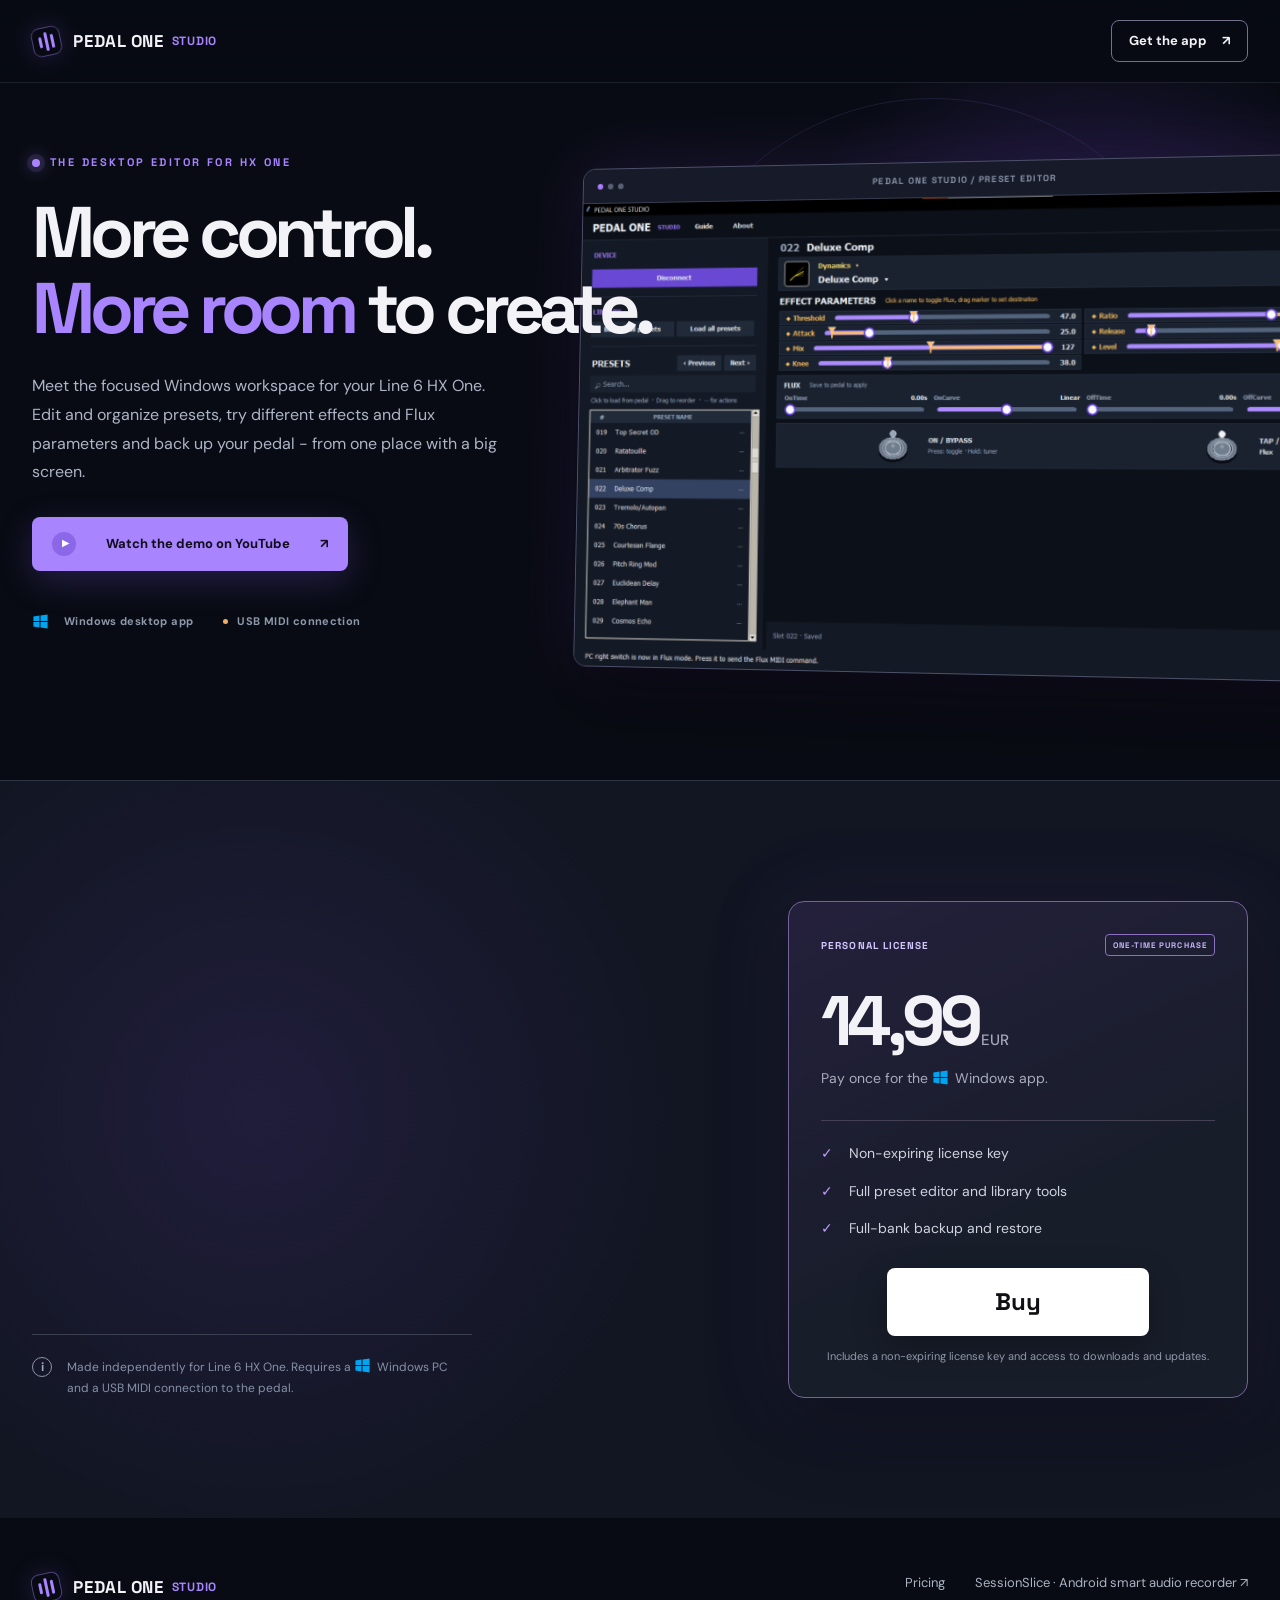
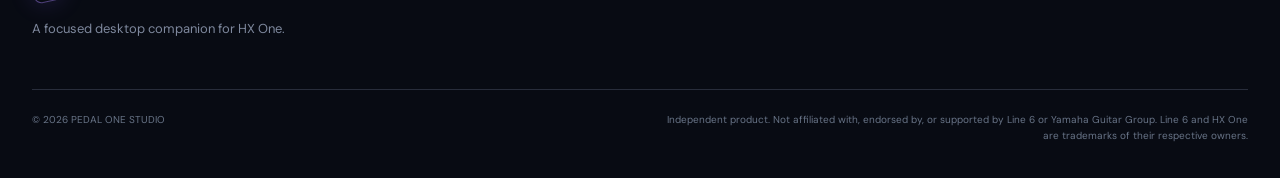
==== commit 806c927f: "Center white Buy button on pricing card" ====
--- a/index.html
+++ b/index.html
@@ -9,7 +9,7 @@
   <link rel="preconnect" href="https://fonts.googleapis.com">
   <link rel="preconnect" href="https://fonts.gstatic.com" crossorigin>
   <link href="https://fonts.googleapis.com/css2?family=DM+Sans:wght@400;500;600;700&family=Space+Grotesk:wght@400;500;600;700&display=swap" rel="stylesheet">
-  <link rel="stylesheet" href="styles.css">
+  <link rel="stylesheet" href="styles.css?v=buy-white-1">
 </head>
 <body>
   <div class="site-shell">
--- a/styles.css
+++ b/styles.css
@@ -10,5 +10,5 @@
 .pricing-copy .compat-note{margin-top:0}
 .footer-right{flex-wrap:wrap}
 .windows-logo{display:inline-block;width:17px;height:17px;flex:none;color:#00a4ef;vertical-align:-3px;margin-right:6px}
-.checkout-wrap .buy-button{width:100%;min-height:62px;background:var(--purple);color:#110d1d;font:700 18px 'Space Grotesk',sans-serif;box-shadow:0 12px 32px #8e63ff38}
-.checkout-wrap .buy-button:hover{background:#c3abff;transform:translateY(-2px)}
+.checkout-wrap .buy-button{display:flex;width:66.666%;min-height:68px;margin:0 auto;padding:16px 20px;background:#fff;color:#101014;font:700 24px 'Space Grotesk',sans-serif;box-shadow:0 12px 32px #0004}
+.checkout-wrap .buy-button:hover{background:#f0f0f0;transform:translateY(-2px)}
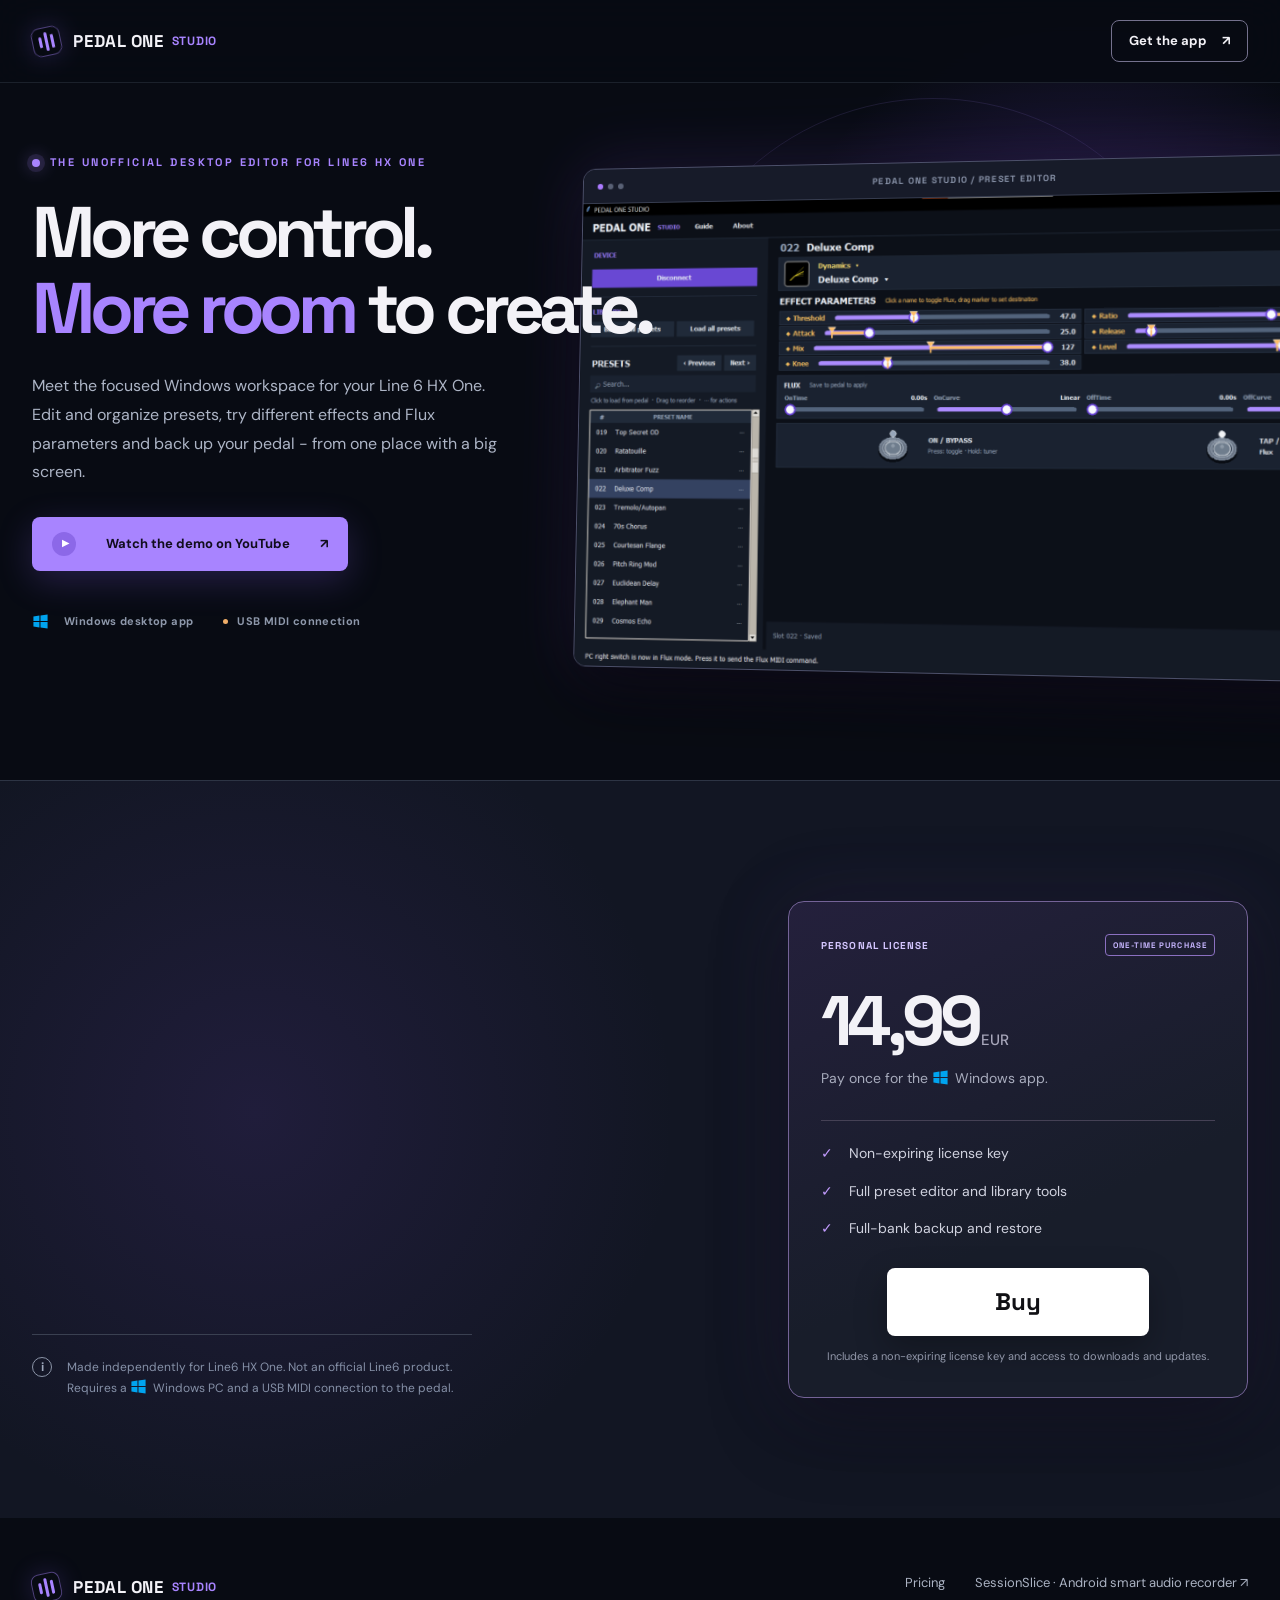
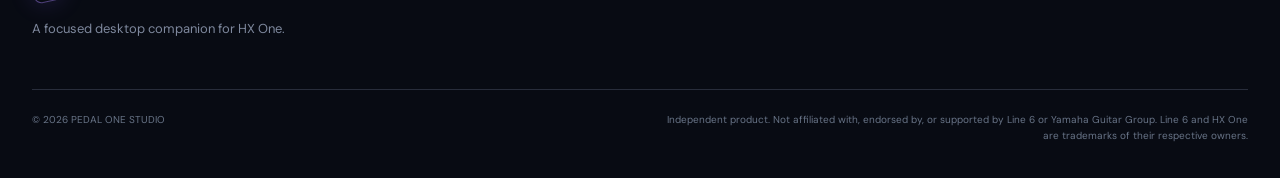
==== commit 2dacd4ba: "Update product description in index.html" ====
--- a/index.html
+++ b/index.html
@@ -1,6 +1,14 @@
 <!doctype html>
 <html lang="en">
 <head>
+  <!-- Google tag (GA4) -->
+  <script async src="https://www.googletagmanager.com/gtag/js?id=G-G2CLS4LBDV"></script>
+  <script>
+    window.dataLayer = window.dataLayer || [];
+    function gtag(){dataLayer.push(arguments);}
+    gtag('js', new Date());
+    gtag('config', 'G-G2CLS4LBDV');
+  </script>
   <meta charset="utf-8">
   <meta name="viewport" content="width=device-width, initial-scale=1">
   <meta name="theme-color" content="#080b13">
@@ -24,7 +32,7 @@
       <section class="hero container" aria-labelledby="hero-title">
         <div class="hero-orbit orbit-one" aria-hidden="true"></div><div class="hero-orbit orbit-two" aria-hidden="true"></div>
         <div class="hero-copy">
-          <div class="eyebrow"><span class="pulse"></span> THE DESKTOP EDITOR FOR HX ONE</div>
+          <div class="eyebrow"><span class="pulse"></span> THE UNOFFICIAL DESKTOP EDITOR FOR LINE6 HX ONE</div>
           <h1 id="hero-title">More control.<br><em>More room</em> to create.</h1>
           <p>Meet the focused Windows workspace for your Line 6 HX One. Edit and organize presets, try different effects and Flux parameters and back up your pedal - from one place with a big screen.</p>
           <div class="hero-actions"><span class="button button-demo-placeholder video-placeholder" aria-disabled="true"><span class="play-icon" aria-hidden="true">▶</span> YouTube video demo coming soon</span></div>
@@ -36,10 +44,10 @@
         </div>
       </section>
 
-      <section class="pricing section" id="pricing"><div class="container pricing-grid"><div class="pricing-copy"><div class="compat-note"><span class="note-icon" aria-hidden="true">i</span><p>Made independently for Line 6 HX One. Requires a <svg class="windows-logo" viewBox="0 0 24 24" aria-hidden="true" focusable="false"><path d="M2 4.8 10.5 3.6v7.8H2zM12 3.4 22 2v9.4H12zM2 12.6h8.5v7.8L2 19.2zM12 12.6h10V22l-10-1.4z" fill="currentColor"/></svg>Windows PC and a USB MIDI connection to the pedal.</p></div></div><div class="price-card"><div class="price-head"><span>PERSONAL LICENSE</span><span class="price-badge">ONE-TIME PURCHASE</span></div><div class="price">14,99<span> EUR</span></div><p class="price-sub">Pay once for the <svg class="windows-logo" viewBox="0 0 24 24" aria-hidden="true" focusable="false"><path d="M2 4.8 10.5 3.6v7.8H2zM12 3.4 22 2v9.4H12zM2 12.6h8.5v7.8L2 19.2zM12 12.6h10V22l-10-1.4z" fill="currentColor"/></svg>Windows app.</p><div class="price-rule"></div><ul><li><span>✓</span> Non-expiring license key</li><li><span>✓</span> Full preset editor and library tools</li><li><span>✓</span> Full-bank backup and restore</li></ul><div class="checkout-wrap"><a class="button buy-button" href="https://buy.polar.sh/polar_cl_QoTT2NUEy17j2CpeKximbfNObPNdPLvUMb4W216C7VB" target="_blank" rel="noopener noreferrer">Buy</a><p>Includes a non-expiring license key and access to downloads and updates.</p></div></div></div></section>
+      <section class="pricing section" id="pricing"><div class="container pricing-grid"><div class="pricing-copy"><div class="compat-note"><span class="note-icon" aria-hidden="true">i</span><p>Made independently for Line6 HX One. Not an official Line6 product. Requires a <svg class="windows-logo" viewBox="0 0 24 24" aria-hidden="true" focusable="false"><path d="M2 4.8 10.5 3.6v7.8H2zM12 3.4 22 2v9.4H12zM2 12.6h8.5v7.8L2 19.2zM12 12.6h10V22l-10-1.4z" fill="currentColor"/></svg>Windows PC and a USB MIDI connection to the pedal.</p></div></div><div class="price-card"><div class="price-head"><span>PERSONAL LICENSE</span><span class="price-badge">ONE-TIME PURCHASE</span></div><div class="price">14,99<span> EUR</span></div><p class="price-sub">Pay once for the <svg class="windows-logo" viewBox="0 0 24 24" aria-hidden="true" focusable="false"><path d="M2 4.8 10.5 3.6v7.8H2zM12 3.4 22 2v9.4H12zM2 12.6h8.5v7.8L2 19.2zM12 12.6h10V22l-10-1.4z" fill="currentColor"/></svg>Windows app.</p><div class="price-rule"></div><ul><li><span>✓</span> Non-expiring license key</li><li><span>✓</span> Full preset editor and library tools</li><li><span>✓</span> Full-bank backup and restore</li></ul><div class="checkout-wrap"><a class="button buy-button" href="https://buy.polar.sh/polar_cl_QoTT2NUEy17j2CpeKximbfNObPNdPLvUMb4W216C7VB" target="_blank" rel="noopener noreferrer">Buy</a><p>Includes a non-expiring license key and access to downloads and updates.</p></div></div></div></section>
     </main>
     <footer class="footer"><div class="container footer-inner"><div><a class="brand" href="#top"><span class="brand-mark" aria-hidden="true"><span></span><span></span><span></span></span><span>PEDAL ONE <b>STUDIO</b></span></a><p>A focused desktop companion for HX One.</p></div><div class="footer-right"><a href="#pricing">Pricing</a><a href="https://bobritsky.github.io/sessionslice/" target="_blank" rel="noopener noreferrer" aria-label="SessionSlice Android smart audio recorder (opens in a new tab)">SessionSlice · Android smart audio recorder <span aria-hidden="true">↗</span></a></div></div><div class="container footer-bottom"><span>© <span id="year">2026</span> PEDAL ONE STUDIO</span><span>Independent product. Not affiliated with, endorsed by, or supported by Line 6 or Yamaha Guitar Group. Line 6 and HX One are trademarks of their respective owners.</span></div></footer>
   </div>
-  <script src="script.js" defer></script>
+  <script src="script.js?v=ga4-2" defer></script>
 </body>
 </html>
